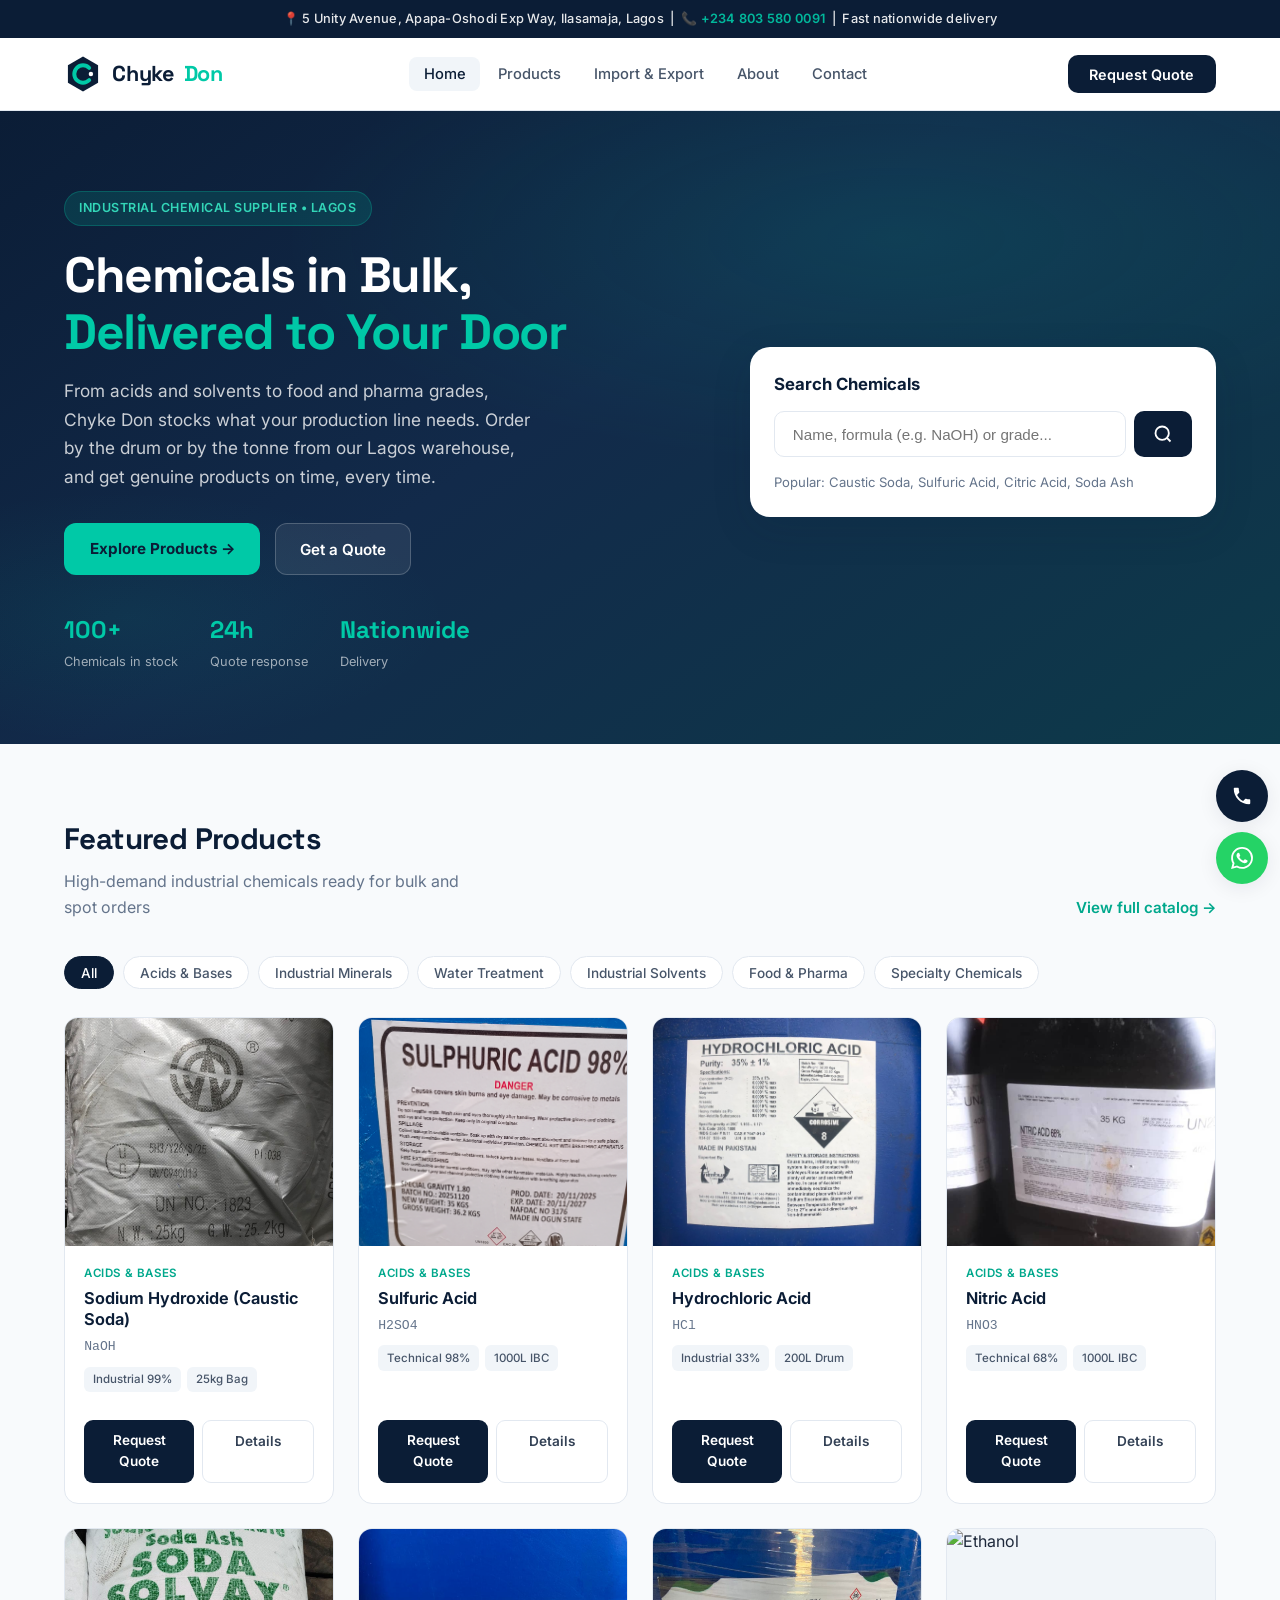
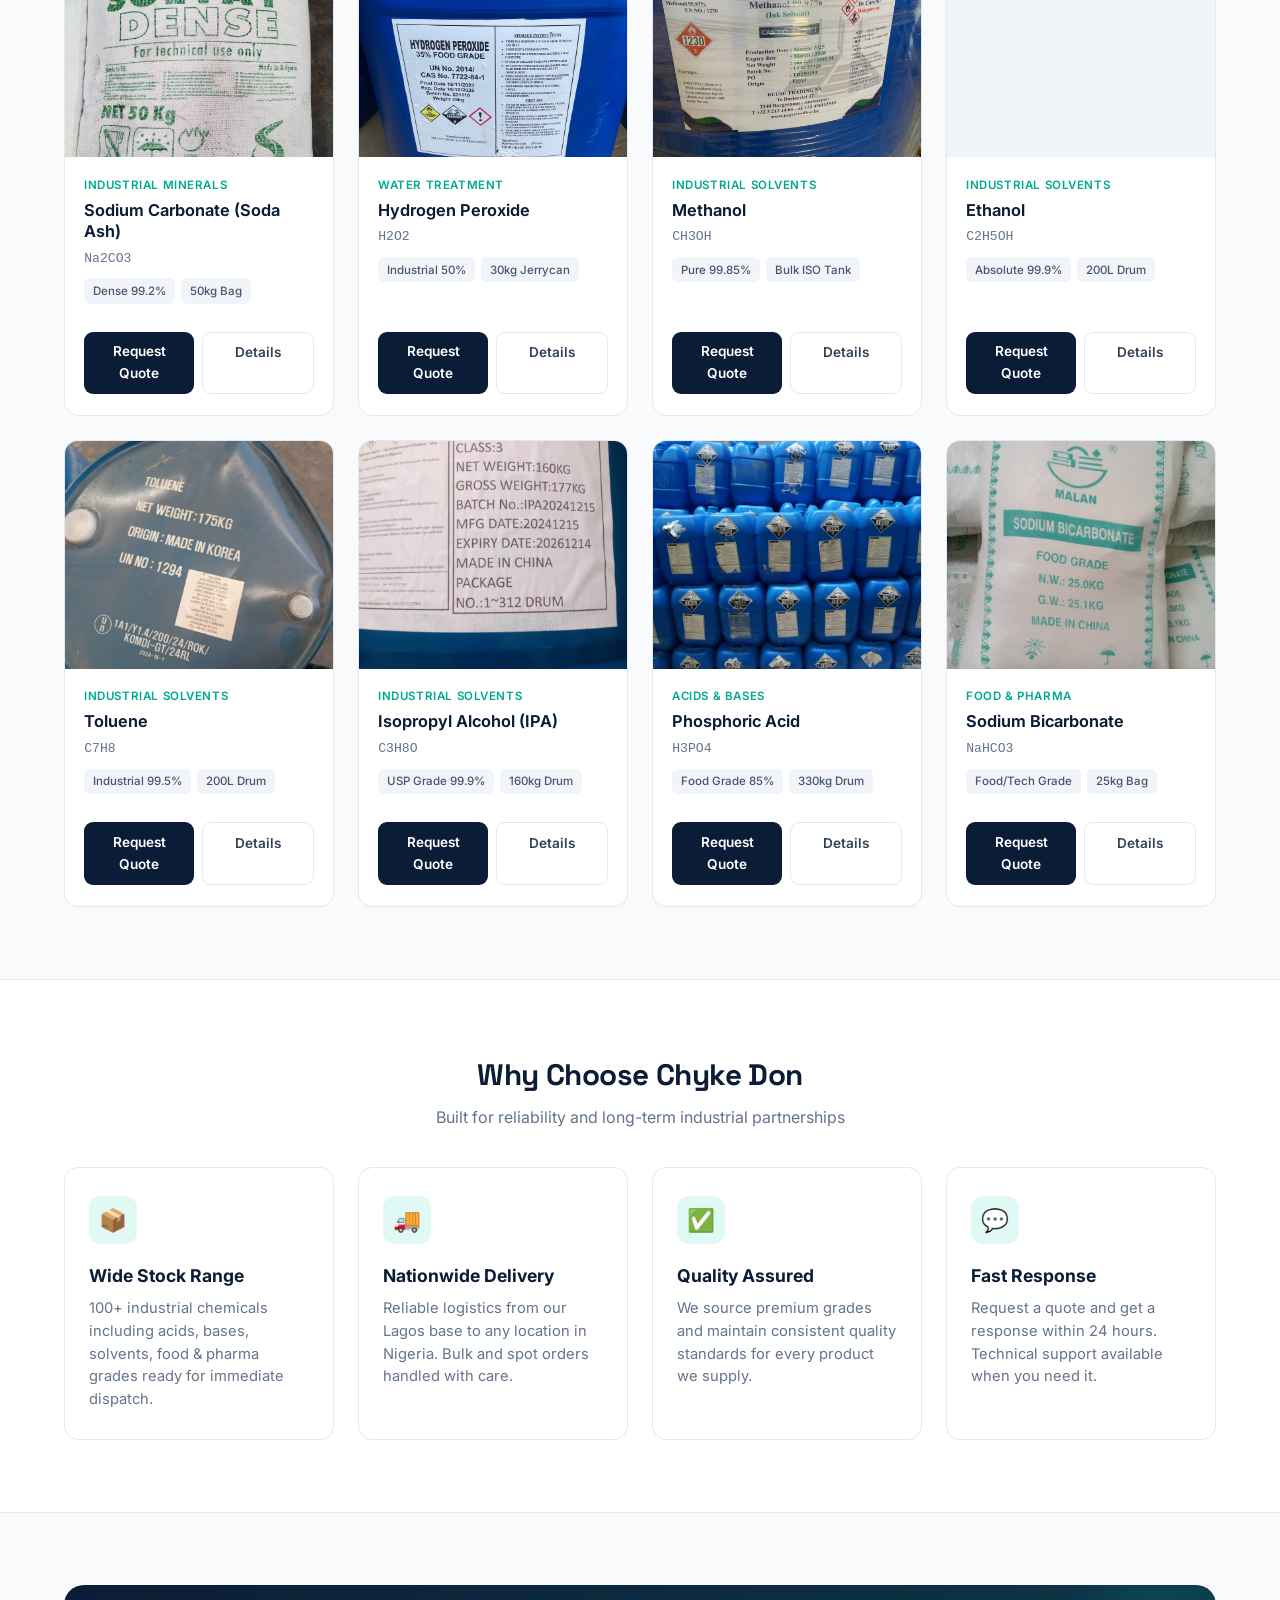
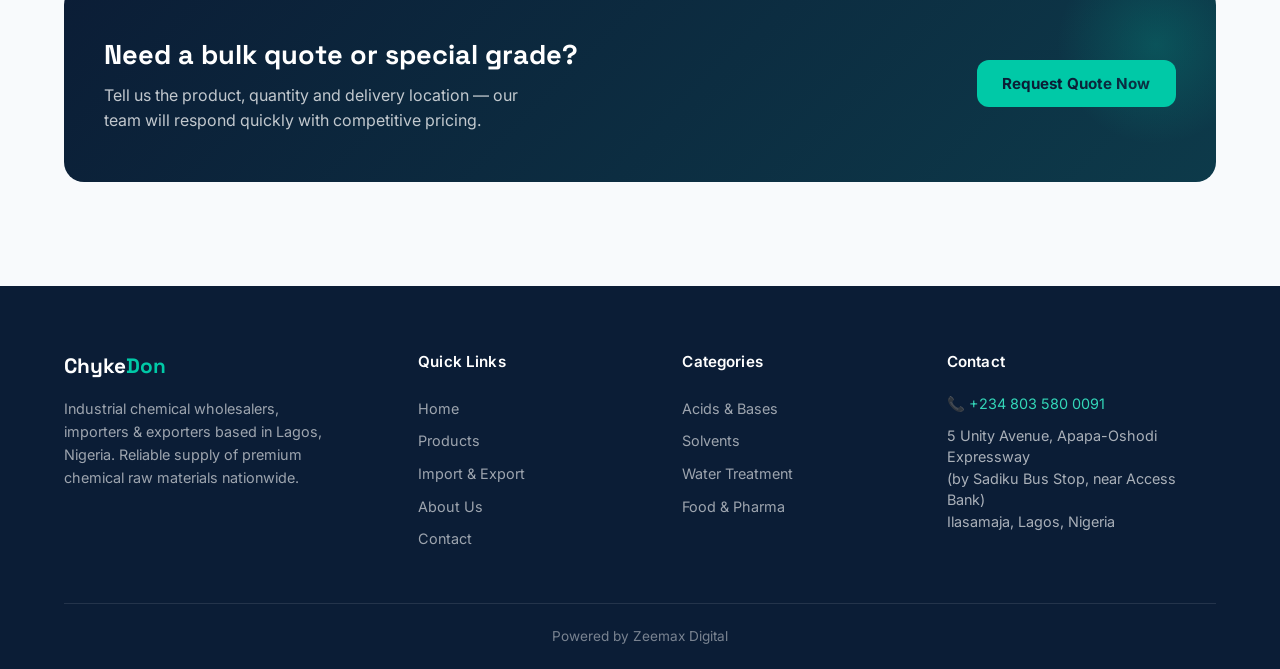
==== index.html @ 3f91f213 "first commit" ====
<!DOCTYPE html>
<html lang="en">
<head>
  <meta charset="UTF-8">
  <meta name="viewport" content="width=device-width, initial-scale=1.0">
  <title>Chyke Don Limited | Industrial Chemical Wholesalers & Suppliers in Lagos</title>
  <meta name="description" content="Bulk industrial chemicals by the drum or tonne – acids, solvents, food and pharma grades. Stocked in Lagos and delivered across Nigeria.">
  <meta name="robots" content="index, follow">
  <meta name="theme-color" content="#0B1D36">
  <link rel="canonical" href="https://www.chykedonlimited.com/">

  <!-- Open Graph -->
  <meta property="og:type" content="website">
  <meta property="og:site_name" content="Chyke Don Limited">
  <meta property="og:locale" content="en_NG">
  <meta property="og:title" content="Chyke Don Limited | Industrial Chemical Wholesalers & Suppliers in Lagos">
  <meta property="og:description" content="Bulk industrial chemicals by the drum or tonne – acids, solvents, food and pharma grades. Stocked in Lagos and delivered across Nigeria.">
  <meta property="og:url" content="https://www.chykedonlimited.com/">
  <meta property="og:image" content="https://www.chykedonlimited.com/assets/og-image.png">
  <meta property="og:image:width" content="1200">
  <meta property="og:image:height" content="630">
  <meta property="og:image:alt" content="Chyke Don Limited – industrial chemicals in bulk">

  <!-- Twitter / X -->
  <meta name="twitter:card" content="summary_large_image">
  <meta name="twitter:title" content="Chyke Don Limited | Industrial Chemical Wholesalers & Suppliers in Lagos">
  <meta name="twitter:description" content="Bulk industrial chemicals by the drum or tonne – acids, solvents, food and pharma grades. Stocked in Lagos and delivered across Nigeria.">
  <meta name="twitter:image" content="https://www.chykedonlimited.com/assets/og-image.png">
  <script type="application/ld+json">
  {"@context":"https://schema.org","@type":"LocalBusiness","name":"Chyke Don Limited","url":"https://www.chykedonlimited.com/","logo":"https://www.chykedonlimited.com/assets/logo-mark.svg","image":"https://www.chykedonlimited.com/assets/og-image.png","telephone":"+2348035800091","description":"Industrial chemical wholesalers, importers and exporters based in Lagos, Nigeria.","address":{"@type":"PostalAddress","streetAddress":"5 Unity Avenue, Apapa-Oshodi Expressway, Ilasamaja","addressLocality":"Lagos","addressCountry":"NG"}}
  </script>
  <link rel="icon" type="image/svg+xml" href="./assets/logo-mark.svg">
  <link rel="stylesheet" href="./src/styles.css">
</head>
<body data-page="home">

  <!-- Top bar -->
  <div class="top-bar">
    <div class="container">
      <span>📍 5 Unity Avenue, Apapa-Oshodi Exp Way, Ilasamaja, Lagos &nbsp;|&nbsp; 📞 <a href="tel:+2348035800091">+234 803 580 0091</a> &nbsp;|&nbsp; Fast nationwide delivery</span>
    </div>
  </div>

  <!-- Navbar -->
  <nav class="navbar" id="navbar">
    <div class="container nav-inner">
      <a href="./index.html" class="nav-brand">
        <img src="./assets/logo-mark.svg" alt="" width="38" height="38">
        Chyke<span>Don</span>
      </a>

      <ul class="nav-links" id="nav-links">
        <li><a href="./index.html" class="active">Home</a></li>
        <li><a href="./products.html">Products</a></li>
        <li><a href="./import-export.html">Import & Export</a></li>
        <li><a href="./about-us.html">About</a></li>
        <li><a href="./contact-us.html">Contact</a></li>
      </ul>

      <button type="button" class="btn-quote" data-rfq-trigger>Request Quote</button>
      <button class="hamburger" id="hamburger" aria-label="Menu">☰</button>
    </div>
  </nav>

  <!-- Hero -->
  <header class="hero">
    <div class="container hero-grid">
      <div>
        <div class="hero-badge">Industrial Chemical Supplier • Lagos</div>
        <h1 class="hero-title">Chemicals in Bulk,<br><span>Delivered to Your Door</span></h1>
        <p class="hero-desc">
          From acids and solvents to food and pharma grades, Chyke Don stocks what your production line needs.
          Order by the drum or by the tonne from our Lagos warehouse, and get genuine products on time, every time.
        </p>
        <div class="hero-actions">
          <a href="./products.html" class="btn-primary">Explore Products →</a>
          <button class="btn-ghost" data-rfq-trigger>Get a Quote</button>
        </div>
        <div class="hero-stats">
          <div class="stat-item">
            <span class="stat-num">100+</span>
            <span class="stat-label">Chemicals in stock</span>
          </div>
          <div class="stat-item">
            <span class="stat-num">24h</span>
            <span class="stat-label">Quote response</span>
          </div>
          <div class="stat-item">
            <span class="stat-num">Nationwide</span>
            <span class="stat-label">Delivery</span>
          </div>
        </div>
      </div>

      <aside class="hero-search">
        <h3>Search Chemicals</h3>
        <form class="search-form" id="product-search-form">
          <input type="text" id="search-input" placeholder="Name, formula (e.g. NaOH) or grade..." autocomplete="off">
          <button type="submit" aria-label="Search">
            <svg width="20" height="20" fill="none" stroke="currentColor" stroke-width="2.2" viewBox="0 0 24 24"><circle cx="11" cy="11" r="8"/><path d="m21 21-4.3-4.3"/></svg>
          </button>
        </form>
        <div id="suggestions-box" class="suggestions-box"></div>
        <p style="margin-top:0.9rem; font-size:0.82rem; color:var(--gray-500);">Popular: Caustic Soda, Sulfuric Acid, Citric Acid, Soda Ash</p>
      </aside>
    </div>
  </header>

  <!-- Featured Products -->
  <section class="section">
    <div class="container">
      <div class="section-header">
        <div>
          <h2 class="section-title">Featured Products</h2>
          <p class="section-subtitle">High-demand industrial chemicals ready for bulk and spot orders</p>
        </div>
        <a href="./products.html" class="section-link">View full catalog →</a>
      </div>

      <div class="category-pills" id="home-category-pills">
        <!-- populated by JS -->
      </div>

      <div class="products-grid" id="home-products-grid">
        <!-- populated by JS -->
      </div>
    </div>
  </section>

  <!-- Why Us -->
  <section class="section" style="background:white; border-top:1px solid var(--border); border-bottom:1px solid var(--border);">
    <div class="container">
      <div class="section-header" style="justify-content:center; text-align:center;">
        <div>
          <h2 class="section-title">Why Choose Chyke Don</h2>
          <p class="section-subtitle" style="margin:0.4rem auto 0;">Built for reliability and long-term industrial partnerships</p>
        </div>
      </div>
      <div class="features-grid">
        <div class="feature-card">
          <div class="feature-icon">📦</div>
          <h3>Wide Stock Range</h3>
          <p>100+ industrial chemicals including acids, bases, solvents, food & pharma grades ready for immediate dispatch.</p>
        </div>
        <div class="feature-card">
          <div class="feature-icon">🚚</div>
          <h3>Nationwide Delivery</h3>
          <p>Reliable logistics from our Lagos base to any location in Nigeria. Bulk and spot orders handled with care.</p>
        </div>
        <div class="feature-card">
          <div class="feature-icon">✅</div>
          <h3>Quality Assured</h3>
          <p>We source premium grades and maintain consistent quality standards for every product we supply.</p>
        </div>
        <div class="feature-card">
          <div class="feature-icon">💬</div>
          <h3>Fast Response</h3>
          <p>Request a quote and get a response within 24 hours. Technical support available when you need it.</p>
        </div>
      </div>
    </div>
  </section>

  <!-- CTA -->
  <section class="section">
    <div class="container">
      <div class="cta-banner">
        <div>
          <h2>Need a bulk quote or special grade?</h2>
          <p>Tell us the product, quantity and delivery location — our team will respond quickly with competitive pricing.</p>
        </div>
        <button class="btn-primary" data-rfq-trigger style="flex-shrink:0;">Request Quote Now</button>
      </div>
    </div>
  </section>

  <!-- Footer -->
  <footer class="footer">
    <div class="container">
      <div class="footer-grid">
        <div>
          <a href="./index.html" class="footer-brand">Chyke<span>Don</span></a>
          <p class="footer-desc">Industrial chemical wholesalers, importers & exporters based in Lagos, Nigeria. Reliable supply of premium chemical raw materials nationwide.</p>
        </div>
        <div>
          <h4>Quick Links</h4>
          <div class="footer-links">
            <a href="./index.html">Home</a>
            <a href="./products.html">Products</a>
            <a href="./import-export.html">Import & Export</a>
            <a href="./about-us.html">About Us</a>
            <a href="./contact-us.html">Contact</a>
          </div>
        </div>
        <div>
          <h4>Categories</h4>
          <div class="footer-links">
            <a href="./products.html">Acids & Bases</a>
            <a href="./products.html">Solvents</a>
            <a href="./products.html">Water Treatment</a>
            <a href="./products.html">Food & Pharma</a>
          </div>
        </div>
        <div class="footer-contact">
          <h4>Contact</h4>
          <p>📞 <a href="tel:+2348035800091">+234 803 580 0091</a></p>
          <p style="margin-top:0.6rem; line-height:1.5;">5 Unity Avenue, Apapa-Oshodi Expressway<br>(by Sadiku Bus Stop, near Access Bank)<br>Ilasamaja, Lagos, Nigeria</p>
        </div>
      </div>
      <div class="footer-bottom">
        Powered by Zeemax Digital
      </div>
    </div>
  </footer>

  <!-- Floating dock -->
  <div class="contact-dock">
    <a href="tel:+2348035800091" class="dock-btn dock-call" title="Call us" aria-label="Call">
      <svg width="22" height="22" fill="currentColor" viewBox="0 0 24 24"><path d="M6.62 10.79c1.44 2.83 3.76 5.14 6.59 6.59l2.2-2.2c.27-.27.67-.36 1.02-.24 1.12.37 2.33.57 3.57.57.55 0 1 .45 1 1V20c0 .55-.45 1-1 1-9.39 0-17-7.61-17-17 0-.55.45-1 1-1h3.5c.55 0 1 .45 1 1 0 1.25.2 2.45.57 3.57.11.35.03.74-.25 1.02l-2.2 2.2z"/></svg>
    </a>
    <a href="https://wa.me/2348035800091" class="dock-btn dock-wa" title="WhatsApp" aria-label="WhatsApp" target="_blank" rel="noopener">
      <svg width="22" height="22" fill="currentColor" viewBox="0 0 24 24"><path d="M17.472 14.382c-.297-.149-1.758-.867-2.03-.967-.273-.099-.471-.148-.67.15-.197.297-.767.966-.94 1.164-.173.199-.347.223-.644.075-.297-.15-1.255-.463-2.39-1.475-.883-.788-1.48-1.761-1.653-2.059-.173-.297-.018-.458.13-.606.134-.133.298-.347.446-.52.149-.174.198-.298.298-.497.099-.198.05-.371-.025-.52-.075-.149-.669-1.612-.916-2.207-.242-.579-.487-.5-.669-.51-.173-.008-.371-.01-.57-.01-.198 0-.52.074-.792.372-.272.297-1.04 1.016-1.04 2.479 0 1.462 1.065 2.875 1.213 3.074.149.198 2.096 3.2 5.077 4.487.709.306 1.262.489 1.694.625.712.227 1.36.195 1.871.118.571-.085 1.758-.719 2.006-1.413.248-.694.248-1.289.173-1.413-.074-.124-.272-.198-.57-.347m-5.421 7.403h-.004a9.87 9.87 0 01-5.031-1.378l-.361-.214-3.741.982.998-3.648-.235-.374a9.86 9.86 0 01-1.51-5.26c.001-5.45 4.436-9.884 9.888-9.884 2.64 0 5.122 1.03 6.988 2.898a9.825 9.825 0 012.893 6.994c-.003 5.45-4.435 9.884-9.885 9.884m8.413-18.297A11.815 11.815 0 0012.05 0C5.495 0 .16 5.335.157 11.892c0 2.096.547 4.142 1.588 5.945L.057 24l6.305-1.654a11.882 11.882 0 005.683 1.448h.005c6.554 0 11.89-5.335 11.893-11.893a11.821 11.821 0 00-3.48-8.413z"/></svg>
    </a>
  </div>

  <!-- RFQ Modal -->
  <div class="rfq-overlay" id="rfq-overlay">
    <div class="rfq-panel">
      <button class="rfq-close" id="rfq-close" aria-label="Close">×</button>
      <h2>Request a Quote</h2>
      <p class="sub">We typically respond within 24 hours</p>
      <form id="rfq-form">
        <div class="form-grid">
          <div class="form-field">
            <label>Product</label>
            <input type="text" name="product" placeholder="e.g. Caustic Soda" required>
          </div>
          <div class="form-field">
            <label>Quantity</label>
            <input type="text" name="quantity" placeholder="e.g. 10 drums / 5 tons" required>
          </div>
          <div class="form-field">
            <label>Your Name</label>
            <input type="text" name="name" placeholder="Full name" required>
          </div>
          <div class="form-field">
            <label>Company</label>
            <input type="text" name="company" placeholder="Company name">
          </div>
          <div class="form-field">
            <label>Phone</label>
            <input type="tel" name="phone" placeholder="+234 803 580 0091" required>
          </div>
          <div class="form-field">
            <label>Email</label>
            <input type="email" name="email" placeholder="you@company.com">
          </div>
          <div class="form-field full">
            <label>Details (grade, packaging, delivery location…)</label>
            <textarea name="message" rows="3" placeholder="Any special requirements"></textarea>
          </div>
        </div>
        <button type="submit" class="rfq-submit">Send Quote Request</button>
      </form>
    </div>
  </div>

  <script type="module" src="./src/script.js"></script>
</body>
</html>
---- src/styles.css ----
/* ============================================================
   CHYKE DON LIMITED – Completely New UI/UX Design System
   Modern • Clean • Industrial • Trustworthy
   ============================================================ */

@import url('https://fonts.googleapis.com/css2?family=Inter:wght@400;500;600;700;800&family=Space+Grotesk:wght@500;600;700&display=swap');

:root {
  /* Brand */
  --navy: #0B1D36;
  --navy-800: #122a4a;
  --navy-700: #1a3a5c;
  --teal: #00C9A7;
  --teal-light: #33d6b8;
  --teal-dark: #00a88c;
  --amber: #F5A623;
  
  /* Neutrals */
  --white: #ffffff;
  --gray-50: #f8fafc;
  --gray-100: #f1f5f9;
  --gray-200: #e2e8f0;
  --gray-300: #cbd5e1;
  --gray-400: #94a3b8;
  --gray-500: #64748b;
  --gray-600: #475569;
  --gray-700: #334155;
  --gray-800: #1e293b;
  --gray-900: #0f172a;

  /* Semantic */
  --primary: var(--navy);
  --accent: var(--teal);
  --text-main: var(--gray-800);
  --text-muted: var(--gray-500);
  --bg: var(--gray-50);
  --card: var(--white);
  --border: var(--gray-200);
  --radius: 14px;
  --radius-sm: 10px;
  --radius-lg: 20px;
  --shadow-sm: 0 1px 3px rgba(11, 29, 54, 0.06);
  --shadow: 0 4px 20px rgba(11, 29, 54, 0.08);
  --shadow-lg: 0 12px 40px rgba(11, 29, 54, 0.12);
  --transition: 0.22s cubic-bezier(0.4, 0, 0.2, 1);
}

*, *::before, *::after {
  margin: 0;
  padding: 0;
  box-sizing: border-box;
}

html {
  scroll-behavior: smooth;
  font-size: 16px;
}

body {
  font-family: 'Inter', system-ui, -apple-system, sans-serif;
  background: var(--bg);
  color: var(--text-main);
  line-height: 1.6;
  -webkit-font-smoothing: antialiased;
  overflow-x: hidden;
  padding-top: 0;
}

img { max-width: 100%; display: block; }
a { color: inherit; text-decoration: none; }
ul { list-style: none; }
button { font-family: inherit; cursor: pointer; border: none; background: none; }

.container {
  width: 100%;
  max-width: 1200px;
  margin: 0 auto;
  padding: 0 1.5rem;
}

/* ========== TOP BAR ========== */
.top-bar {
  background: var(--navy);
  color: var(--white);
  font-size: 0.8rem;
  font-weight: 500;
  letter-spacing: 0.02em;
  padding: 0.55rem 0;
  text-align: center;
}
.top-bar span { opacity: 0.9; }
.top-bar a { color: var(--teal); font-weight: 600; }

/* ========== NAVBAR ========== */
.navbar {
  position: sticky;
  top: 0;
  z-index: 1000;
  background: rgba(255, 255, 255, 0.92);
  backdrop-filter: blur(16px);
  -webkit-backdrop-filter: blur(16px);
  border-bottom: 1px solid var(--border);
  transition: var(--transition);
}
.navbar.scrolled {
  box-shadow: var(--shadow-sm);
}

.nav-inner {
  display: flex;
  align-items: center;
  justify-content: space-between;
  height: 72px;
  gap: 1.5rem;
}

.nav-brand {
  display: flex;
  align-items: center;
  gap: 0.65rem;
  font-family: 'Space Grotesk', sans-serif;
  font-weight: 700;
  font-size: 1.35rem;
  color: var(--navy);
  letter-spacing: -0.02em;
}
.nav-brand span {
  color: var(--teal);
}
.nav-brand img {
  height: 38px;
  width: auto;
}

.nav-links {
  display: flex;
  align-items: center;
  gap: 0.25rem;
}
.nav-links a {
  padding: 0.5rem 0.9rem;
  font-size: 0.92rem;
  font-weight: 500;
  color: var(--gray-600);
  border-radius: 8px;
  transition: var(--transition);
}
.nav-links a:hover,
.nav-links a.active {
  color: var(--navy);
  background: var(--gray-100);
}

.btn-quote {
  background: var(--navy);
  color: white;
  font-weight: 600;
  font-size: 0.9rem;
  padding: 0.65rem 1.35rem;
  border-radius: 10px;
  transition: var(--transition);
  display: inline-flex;
  align-items: center;
  gap: 0.4rem;
}
.btn-quote:hover {
  background: var(--navy-800);
  transform: translateY(-1px);
  box-shadow: 0 6px 16px rgba(11, 29, 54, 0.25);
}

.hamburger {
  display: none;
  font-size: 1.6rem;
  color: var(--navy);
  padding: 0.4rem;
}

/* ========== HERO ========== */
.hero {
  background: linear-gradient(145deg, #0B1D36 0%, #122a4a 45%, #0d3a4a 100%);
  color: white;
  padding: 5rem 0 4.5rem;
  position: relative;
  overflow: hidden;
}
.hero::before {
  content: '';
  position: absolute;
  inset: 0;
  background: 
    radial-gradient(ellipse 80% 60% at 70% 20%, rgba(0, 201, 167, 0.12) 0%, transparent 60%),
    radial-gradient(ellipse 50% 40% at 10% 80%, rgba(0, 201, 167, 0.08) 0%, transparent 50%);
  pointer-events: none;
}

.hero-grid {
  display: grid;
  grid-template-columns: 1.15fr 0.85fr;
  gap: 3.5rem;
  align-items: center;
  position: relative;
  z-index: 1;
}

.hero-badge {
  display: inline-flex;
  align-items: center;
  gap: 0.45rem;
  background: rgba(0, 201, 167, 0.15);
  color: var(--teal-light);
  font-size: 0.78rem;
  font-weight: 600;
  letter-spacing: 0.04em;
  text-transform: uppercase;
  padding: 0.4rem 0.9rem;
  border-radius: 100px;
  margin-bottom: 1.25rem;
  border: 1px solid rgba(0, 201, 167, 0.25);
}

.hero-title {
  font-family: 'Space Grotesk', sans-serif;
  font-size: clamp(2.1rem, 4.5vw, 3.1rem);
  font-weight: 700;
  line-height: 1.15;
  letter-spacing: -0.03em;
  margin-bottom: 1.1rem;
}
.hero-title span {
  color: var(--teal);
}

.hero-desc {
  font-size: 1.08rem;
  color: rgba(255,255,255,0.78);
  max-width: 480px;
  margin-bottom: 2rem;
  line-height: 1.65;
}

.hero-actions {
  display: flex;
  flex-wrap: wrap;
  gap: 0.9rem;
  margin-bottom: 2.25rem;
}

.btn-primary {
  background: var(--teal);
  color: var(--navy);
  font-weight: 700;
  font-size: 0.95rem;
  padding: 0.85rem 1.6rem;
  border-radius: 12px;
  display: inline-flex;
  align-items: center;
  gap: 0.5rem;
  transition: var(--transition);
}
.btn-primary:hover {
  background: var(--teal-light);
  transform: translateY(-2px);
  box-shadow: 0 8px 24px rgba(0, 201, 167, 0.35);
}

.btn-ghost {
  background: rgba(255,255,255,0.08);
  color: white;
  font-weight: 600;
  font-size: 0.95rem;
  padding: 0.85rem 1.5rem;
  border-radius: 12px;
  border: 1px solid rgba(255,255,255,0.2);
  transition: var(--transition);
}
.btn-ghost:hover {
  background: rgba(255,255,255,0.14);
  border-color: rgba(255,255,255,0.35);
}

.hero-stats {
  display: flex;
  gap: 2rem;
  flex-wrap: wrap;
}
.stat-item {
  display: flex;
  flex-direction: column;
}
.stat-num {
  font-family: 'Space Grotesk', sans-serif;
  font-size: 1.5rem;
  font-weight: 700;
  color: var(--teal);
}
.stat-label {
  font-size: 0.8rem;
  color: rgba(255,255,255,0.6);
  margin-top: 0.15rem;
}

/* Search box in hero */
.hero-search {
  background: white;
  border-radius: var(--radius-lg);
  padding: 1.5rem;
  box-shadow: var(--shadow-lg);
}
.hero-search h3 {
  font-size: 1.05rem;
  font-weight: 700;
  color: var(--navy);
  margin-bottom: 0.85rem;
}
.search-form {
  display: flex;
  gap: 0.5rem;
}
.search-form input {
  flex: 1;
  padding: 0.85rem 1.1rem;
  border: 1.5px solid var(--gray-200);
  border-radius: 10px;
  font-size: 0.95rem;
  outline: none;
  transition: var(--transition);
}
.search-form input:focus {
  border-color: var(--teal);
  box-shadow: 0 0 0 3px rgba(0, 201, 167, 0.15);
}
.search-form button {
  background: var(--navy);
  color: white;
  padding: 0 1.2rem;
  border-radius: 10px;
  display: flex;
  align-items: center;
  justify-content: center;
  transition: var(--transition);
}
.search-form button:hover {
  background: var(--navy-800);
}
.suggestions-box {
  margin-top: 0.5rem;
  background: white;
  border-radius: 10px;
  box-shadow: var(--shadow);
  max-height: 220px;
  overflow-y: auto;
  display: none;
}
.suggestions-box.show { display: block; }

/* ========== SECTION COMMON ========== */
.section {
  padding: 4.5rem 0;
}
.section-header {
  display: flex;
  justify-content: space-between;
  align-items: flex-end;
  margin-bottom: 2.25rem;
  gap: 1rem;
  flex-wrap: wrap;
}
.section-title {
  font-family: 'Space Grotesk', sans-serif;
  font-size: 1.85rem;
  font-weight: 700;
  color: var(--navy);
  letter-spacing: -0.02em;
}
.section-subtitle {
  color: var(--text-muted);
  font-size: 1rem;
  margin-top: 0.35rem;
  max-width: 420px;
}
.section-link {
  font-weight: 600;
  color: var(--teal-dark);
  font-size: 0.95rem;
  display: inline-flex;
  align-items: center;
  gap: 0.35rem;
  transition: var(--transition);
}
.section-link:hover { color: var(--navy); gap: 0.55rem; }

/* ========== PRODUCT CARDS ========== */
.products-grid {
  display: grid;
  grid-template-columns: repeat(auto-fill, minmax(260px, 1fr));
  gap: 1.5rem;
}

.product-card {
  background: var(--card);
  border-radius: var(--radius);
  border: 1px solid var(--border);
  overflow: hidden;
  transition: var(--transition);
  display: flex;
  flex-direction: column;
}
.product-card:hover {
  transform: translateY(-4px);
  box-shadow: var(--shadow-lg);
  border-color: transparent;
}

.product-img-wrap {
  aspect-ratio: 1 / 0.85;
  background: var(--gray-100);
  display: flex;
  align-items: center;
  justify-content: center;
  overflow: hidden;
  position: relative;
}
.product-img-wrap img {
  width: 100%;
  height: 100%;
  object-fit: cover;
  transition: transform 0.4s ease;
}
.product-card:hover .product-img-wrap img {
  transform: scale(1.05);
}

.product-body {
  padding: 1.15rem 1.2rem 1.3rem;
  flex: 1;
  display: flex;
  flex-direction: column;
}
.product-category {
  font-size: 0.72rem;
  font-weight: 600;
  text-transform: uppercase;
  letter-spacing: 0.05em;
  color: var(--teal-dark);
  margin-bottom: 0.35rem;
}
.product-name {
  font-size: 1.02rem;
  font-weight: 650;
  color: var(--navy);
  margin-bottom: 0.35rem;
  line-height: 1.3;
}
.product-formula {
  font-size: 0.82rem;
  color: var(--gray-500);
  font-family: 'SF Mono', Consolas, monospace;
  margin-bottom: 0.6rem;
}
.product-meta {
  display: flex;
  flex-wrap: wrap;
  gap: 0.4rem;
  margin-bottom: 0.85rem;
}
.meta-tag {
  font-size: 0.72rem;
  background: var(--gray-100);
  color: var(--gray-600);
  padding: 0.22rem 0.55rem;
  border-radius: 6px;
  font-weight: 500;
}
.product-price {
  font-weight: 700;
  color: var(--navy);
  font-size: 1.05rem;
  margin-top: auto;
}
.product-actions {
  display: flex;
  gap: 0.5rem;
  margin-top: auto;
  padding-top: 0.9rem;
}
.btn-card {
  flex: 1;
  text-align: center;
  padding: 0.6rem;
  border-radius: 9px;
  font-size: 0.85rem;
  font-weight: 600;
  transition: var(--transition);
}
.btn-card-primary {
  background: var(--navy);
  color: white;
}
.btn-card-primary:hover { background: var(--navy-800); }
.btn-card-outline {
  border: 1.5px solid var(--gray-200);
  color: var(--gray-700);
}
.btn-card-outline:hover {
  border-color: var(--teal);
  color: var(--teal-dark);
}

/* ========== CATEGORY PILLS ========== */
.category-pills {
  display: flex;
  flex-wrap: wrap;
  gap: 0.55rem;
  margin-bottom: 1.75rem;
}
.pill {
  padding: 0.45rem 1rem;
  border-radius: 100px;
  font-size: 0.85rem;
  font-weight: 500;
  background: white;
  border: 1.5px solid var(--border);
  color: var(--gray-600);
  transition: var(--transition);
  cursor: pointer;
}
.pill:hover, .pill.active {
  background: var(--navy);
  color: white;
  border-color: var(--navy);
}

/* ========== FEATURES / WHY US ========== */
.features-grid {
  display: grid;
  grid-template-columns: repeat(auto-fit, minmax(240px, 1fr));
  gap: 1.5rem;
}
.feature-card {
  background: white;
  border-radius: var(--radius);
  padding: 1.75rem 1.5rem;
  border: 1px solid var(--border);
  transition: var(--transition);
}
.feature-card:hover {
  border-color: var(--teal);
  box-shadow: var(--shadow);
}
.feature-icon {
  width: 48px;
  height: 48px;
  background: rgba(0, 201, 167, 0.12);
  color: var(--teal-dark);
  border-radius: 12px;
  display: flex;
  align-items: center;
  justify-content: center;
  font-size: 1.4rem;
  margin-bottom: 1.1rem;
}
.feature-card h3 {
  font-size: 1.1rem;
  font-weight: 700;
  color: var(--navy);
  margin-bottom: 0.45rem;
}
.feature-card p {
  font-size: 0.92rem;
  color: var(--text-muted);
  line-height: 1.55;
}

/* ========== CTA BANNER ========== */
.cta-banner {
  background: linear-gradient(135deg, var(--navy) 0%, #0d3a4a 100%);
  border-radius: var(--radius-lg);
  padding: 3rem 2.5rem;
  color: white;
  display: flex;
  justify-content: space-between;
  align-items: center;
  gap: 2rem;
  flex-wrap: wrap;
  position: relative;
  overflow: hidden;
}
.cta-banner::after {
  content: '';
  position: absolute;
  right: -40px;
  top: -40px;
  width: 200px;
  height: 200px;
  background: radial-gradient(circle, rgba(0,201,167,0.2) 0%, transparent 70%);
  border-radius: 50%;
}
.cta-banner h2 {
  font-family: 'Space Grotesk', sans-serif;
  font-size: 1.7rem;
  font-weight: 700;
  margin-bottom: 0.4rem;
}
.cta-banner p {
  color: rgba(255,255,255,0.75);
  max-width: 420px;
}

/* ========== FOOTER ========== */
.footer {
  background: var(--navy);
  color: rgba(255,255,255,0.8);
  padding: 4rem 0 0;
  margin-top: 2rem;
}
.footer-grid {
  display: grid;
  grid-template-columns: 1.4fr 1fr 1fr 1.2fr;
  gap: 2.5rem;
  padding-bottom: 3rem;
}
.footer-brand {
  font-family: 'Space Grotesk', sans-serif;
  font-size: 1.3rem;
  font-weight: 700;
  color: white;
  display: inline-block;
  margin-bottom: 0.85rem;
}
.footer-brand span { color: var(--teal); }
.footer-desc {
  font-size: 0.9rem;
  line-height: 1.6;
  color: rgba(255,255,255,0.6);
  max-width: 280px;
}
.footer h4 {
  color: white;
  font-size: 0.95rem;
  font-weight: 600;
  margin-bottom: 1.1rem;
  letter-spacing: 0.01em;
}
.footer-links a {
  display: block;
  font-size: 0.9rem;
  color: rgba(255,255,255,0.6);
  padding: 0.3rem 0;
  transition: var(--transition);
}
.footer-links a:hover { color: var(--teal); }
.footer-contact p {
  font-size: 0.9rem;
  margin-bottom: 0.5rem;
  color: rgba(255,255,255,0.65);
}
.footer-contact a { color: var(--teal-light); }
.footer-bottom {
  border-top: 1px solid rgba(255,255,255,0.1);
  padding: 1.35rem 0;
  text-align: center;
  font-size: 0.85rem;
  color: rgba(255,255,255,0.45);
}

/* ========== FLOATING DOCK ========== */
.contact-dock {
  position: fixed;
  bottom: 1.5rem;
  right: 1.5rem;
  z-index: 900;
  display: flex;
  flex-direction: column;
  gap: 0.65rem;
}
.dock-btn {
  width: 52px;
  height: 52px;
  border-radius: 50%;
  display: flex;
  align-items: center;
  justify-content: center;
  box-shadow: var(--shadow);
  transition: var(--transition);
  color: white;
}
.dock-btn:hover { transform: scale(1.08); }
.dock-call { background: var(--navy); }
.dock-wa { background: #25D366; }
.dock-mail { background: var(--teal-dark); }

/* ========== RFQ MODAL / PANEL ========== */
.rfq-overlay {
  position: fixed;
  inset: 0;
  background: rgba(11, 29, 54, 0.55);
  backdrop-filter: blur(4px);
  z-index: 2000;
  display: none;
  align-items: center;
  justify-content: center;
  padding: 1.5rem;
}
.rfq-overlay.open { display: flex; }
.rfq-panel {
  background: white;
  border-radius: var(--radius-lg);
  width: 100%;
  max-width: 520px;
  max-height: 90vh;
  overflow-y: auto;
  padding: 2rem;
  box-shadow: var(--shadow-lg);
  position: relative;
}
.rfq-close {
  position: absolute;
  top: 1.1rem;
  right: 1.1rem;
  width: 36px;
  height: 36px;
  border-radius: 50%;
  background: var(--gray-100);
  display: flex;
  align-items: center;
  justify-content: center;
  font-size: 1.2rem;
  color: var(--gray-600);
  transition: var(--transition);
}
.rfq-close:hover { background: var(--gray-200); }
.rfq-panel h2 {
  font-family: 'Space Grotesk', sans-serif;
  font-size: 1.4rem;
  color: var(--navy);
  margin-bottom: 0.35rem;
}
.rfq-panel .sub {
  font-size: 0.9rem;
  color: var(--text-muted);
  margin-bottom: 1.5rem;
}
.form-grid {
  display: grid;
  grid-template-columns: 1fr 1fr;
  gap: 1rem;
}
.form-field {
  display: flex;
  flex-direction: column;
  gap: 0.35rem;
}
.form-field.full { grid-column: 1 / -1; }
.form-field label {
  font-size: 0.82rem;
  font-weight: 600;
  color: var(--gray-700);
}
.form-field input,
.form-field textarea,
.form-field select {
  padding: 0.75rem 0.95rem;
  border: 1.5px solid var(--gray-200);
  border-radius: 10px;
  font-size: 0.92rem;
  outline: none;
  transition: var(--transition);
  font-family: inherit;
}
.form-field input:focus,
.form-field textarea:focus {
  border-color: var(--teal);
  box-shadow: 0 0 0 3px rgba(0, 201, 167, 0.12);
}
.rfq-submit {
  width: 100%;
  margin-top: 1.25rem;
  background: var(--navy);
  color: white;
  font-weight: 700;
  padding: 0.95rem;
  border-radius: 12px;
  font-size: 1rem;
  transition: var(--transition);
}
.rfq-submit:hover {
  background: var(--navy-800);
}

/* ========== PAGE HERO (inner pages) ========== */
.page-hero {
  background: linear-gradient(145deg, #0B1D36 0%, #122a4a 100%);
  color: white;
  padding: 3.5rem 0 3rem;
  text-align: center;
}
.page-hero h1 {
  font-family: 'Space Grotesk', sans-serif;
  font-size: clamp(1.8rem, 4vw, 2.5rem);
  font-weight: 700;
  letter-spacing: -0.02em;
  margin-bottom: 0.6rem;
}
.page-hero p {
  color: rgba(255,255,255,0.7);
  max-width: 520px;
  margin: 0 auto;
  font-size: 1.05rem;
}

/* ========== CONTENT SECTION ========== */
.content-section {
  padding: 3.5rem 0;
}
.content-card {
  background: white;
  border-radius: var(--radius);
  border: 1px solid var(--border);
  padding: 2rem;
  box-shadow: var(--shadow-sm);
}

/* ========== RESPONSIVE ========== */
@media (max-width: 900px) {
  .hero-grid { grid-template-columns: 1fr; gap: 2.5rem; }
  .footer-grid { grid-template-columns: 1fr 1fr; }
  .nav-links { display: none; }
  .hamburger { display: block; }
  .nav-links.open {
    display: flex;
    flex-direction: column;
    position: absolute;
    top: 72px;
    left: 0;
    right: 0;
    background: white;
    padding: 1rem;
    border-bottom: 1px solid var(--border);
    box-shadow: var(--shadow);
  }
  .nav-links.open a { width: 100%; padding: 0.75rem 1rem; }
}

@media (max-width: 600px) {
  .container { padding: 0 1rem; }
  .footer-grid { grid-template-columns: 1fr; gap: 2rem; }
  .form-grid { grid-template-columns: 1fr; }
  .hero { padding: 3.5rem 0 3rem; }
  .hero-desc { font-size: 1rem; }
  .hero-actions .btn-primary, .hero-actions .btn-ghost { flex: 1 1 100%; justify-content: center; text-align: center; }
  .hero-stats { gap: 1.25rem; }
  .hero-search { padding: 1.1rem; }
  .section { padding: 3rem 0; }
  .section-title { font-size: 1.5rem; }
  .cta-banner { padding: 2rem 1.5rem; text-align: center; justify-content: center; }
  .cta-banner h2 { font-size: 1.4rem; }
  .contact-dock { bottom: 1rem; right: 0.75rem; }
  .dock-btn { width: 46px; height: 46px; }
  .rfq-overlay { padding: 0.75rem; }
  .rfq-panel { padding: 1.5rem 1.15rem; max-height: 94vh; }
  .content-card { padding: 1.25rem; }
  .top-bar { font-size: 0.72rem; padding: 0.5rem 0; }
  /* keep nav tidy: hide the quote button text overflow */
  .nav-inner { gap: 0.6rem; height: 64px; }
  .nav-links.open { top: 64px; }
  .btn-quote { padding: 0.55rem 0.85rem; font-size: 0.8rem; }
  .nav-brand { font-size: 1.15rem; }
  /* two product cards per row on phones */
  .products-grid { grid-template-columns: repeat(2, 1fr); gap: 0.75rem; }
  .product-body { padding: 0.85rem 0.8rem 1rem; }
  .product-name { font-size: 0.92rem; }
  .product-category { font-size: 0.64rem; }
  .meta-tag { font-size: 0.66rem; padding: 0.18rem 0.45rem; }
  .btn-card { padding: 0.55rem 0.4rem; font-size: 0.8rem; }
  .product-actions { flex-wrap: wrap; }
  .search-inline { max-width: 100%; flex-basis: 100%; }
}

@media (max-width: 360px) {
  .products-grid { grid-template-columns: 1fr; }
  .btn-quote { display: none; }
}

@media (max-width: 420px) {
  .top-bar .container { padding: 0 0.5rem; }
}

@media (min-width: 901px) and (max-width: 1100px) {
  .hero-grid { gap: 2rem; }
  .footer-grid { gap: 1.75rem; }
}

/* Touch devices: no hover lift, larger tap targets */
@media (hover: none) {
  .product-card:hover { transform: none; }
  .product-card:hover .product-img-wrap img { transform: none; }
}

/* Respect notches / safe areas */
@supports (padding: max(0px)) {
  .contact-dock { right: max(0.75rem, env(safe-area-inset-right)); bottom: max(1rem, env(safe-area-inset-bottom)); }
}

/* Long words / content never force horizontal scroll */
h1, h2, h3, p, a { overflow-wrap: anywhere; }
.pagination { gap: 0.3rem; }

/* Utility */
.hidden { display: none !important; }
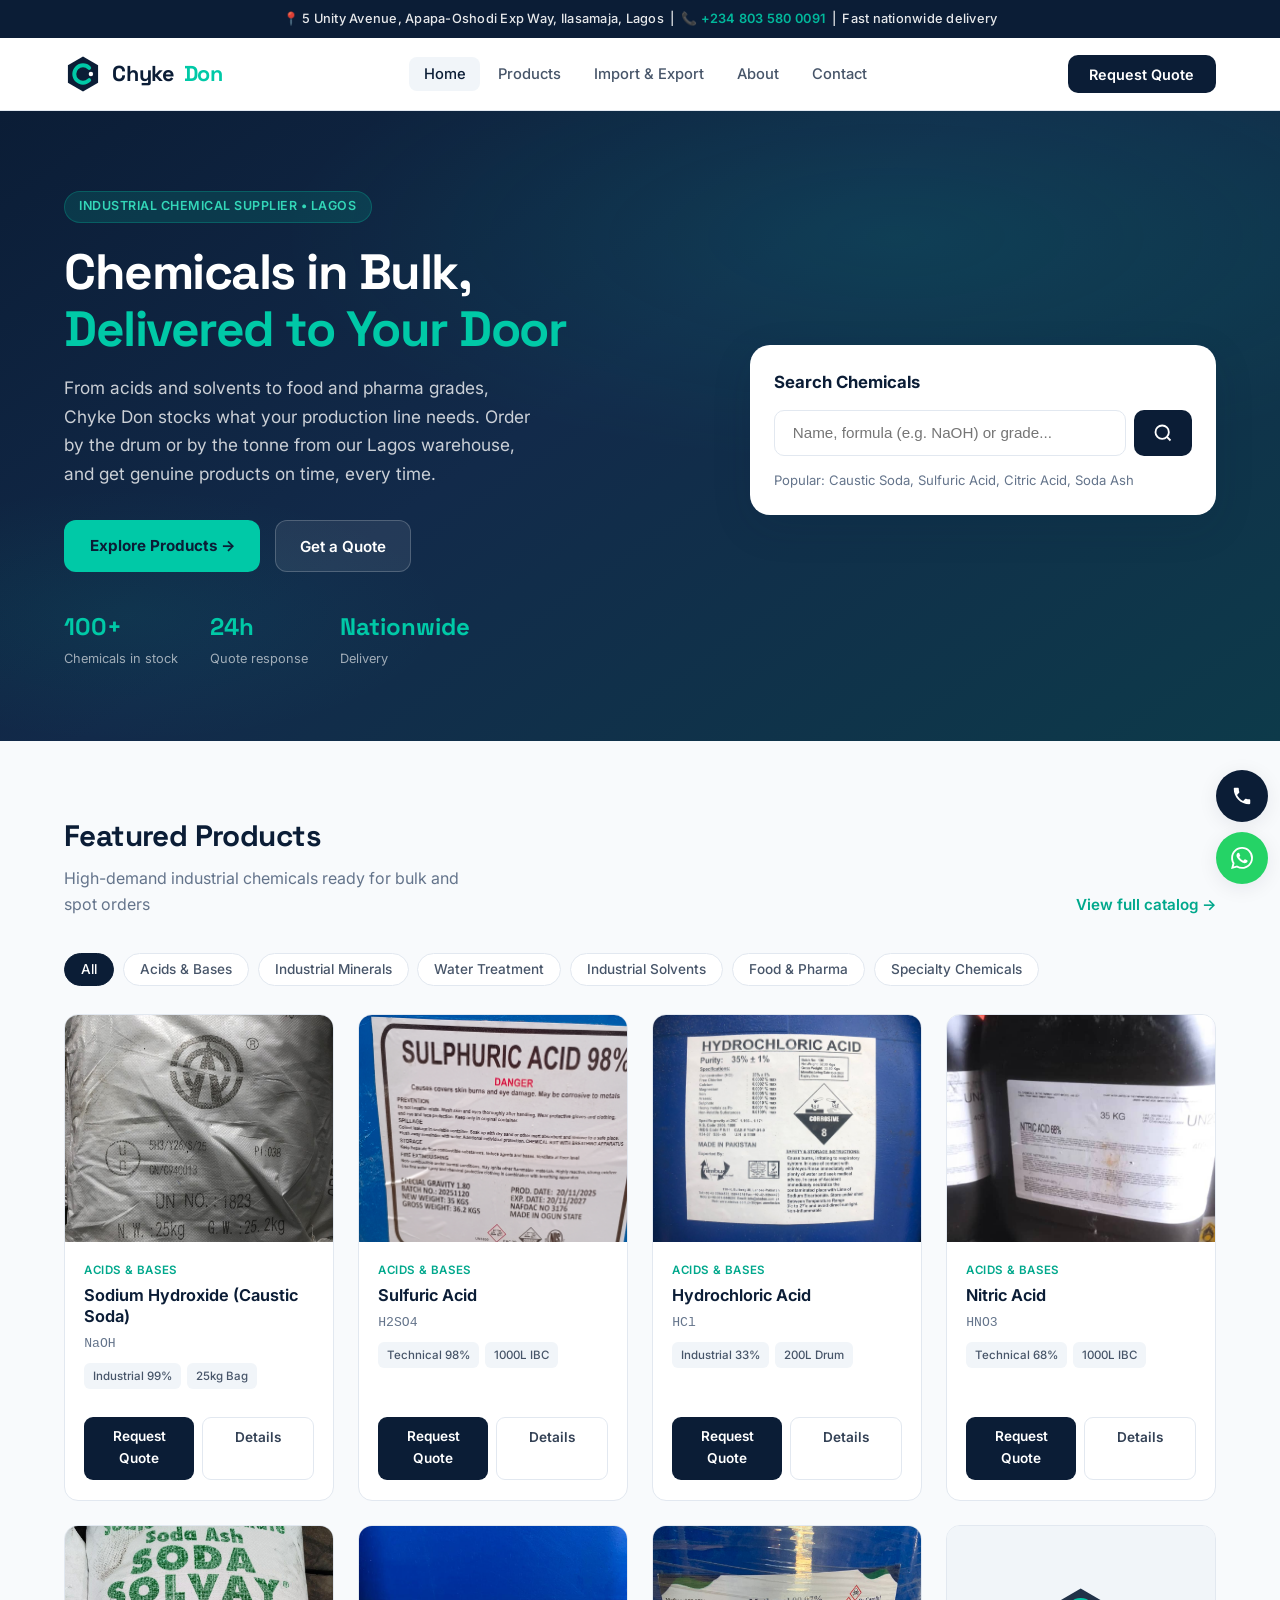
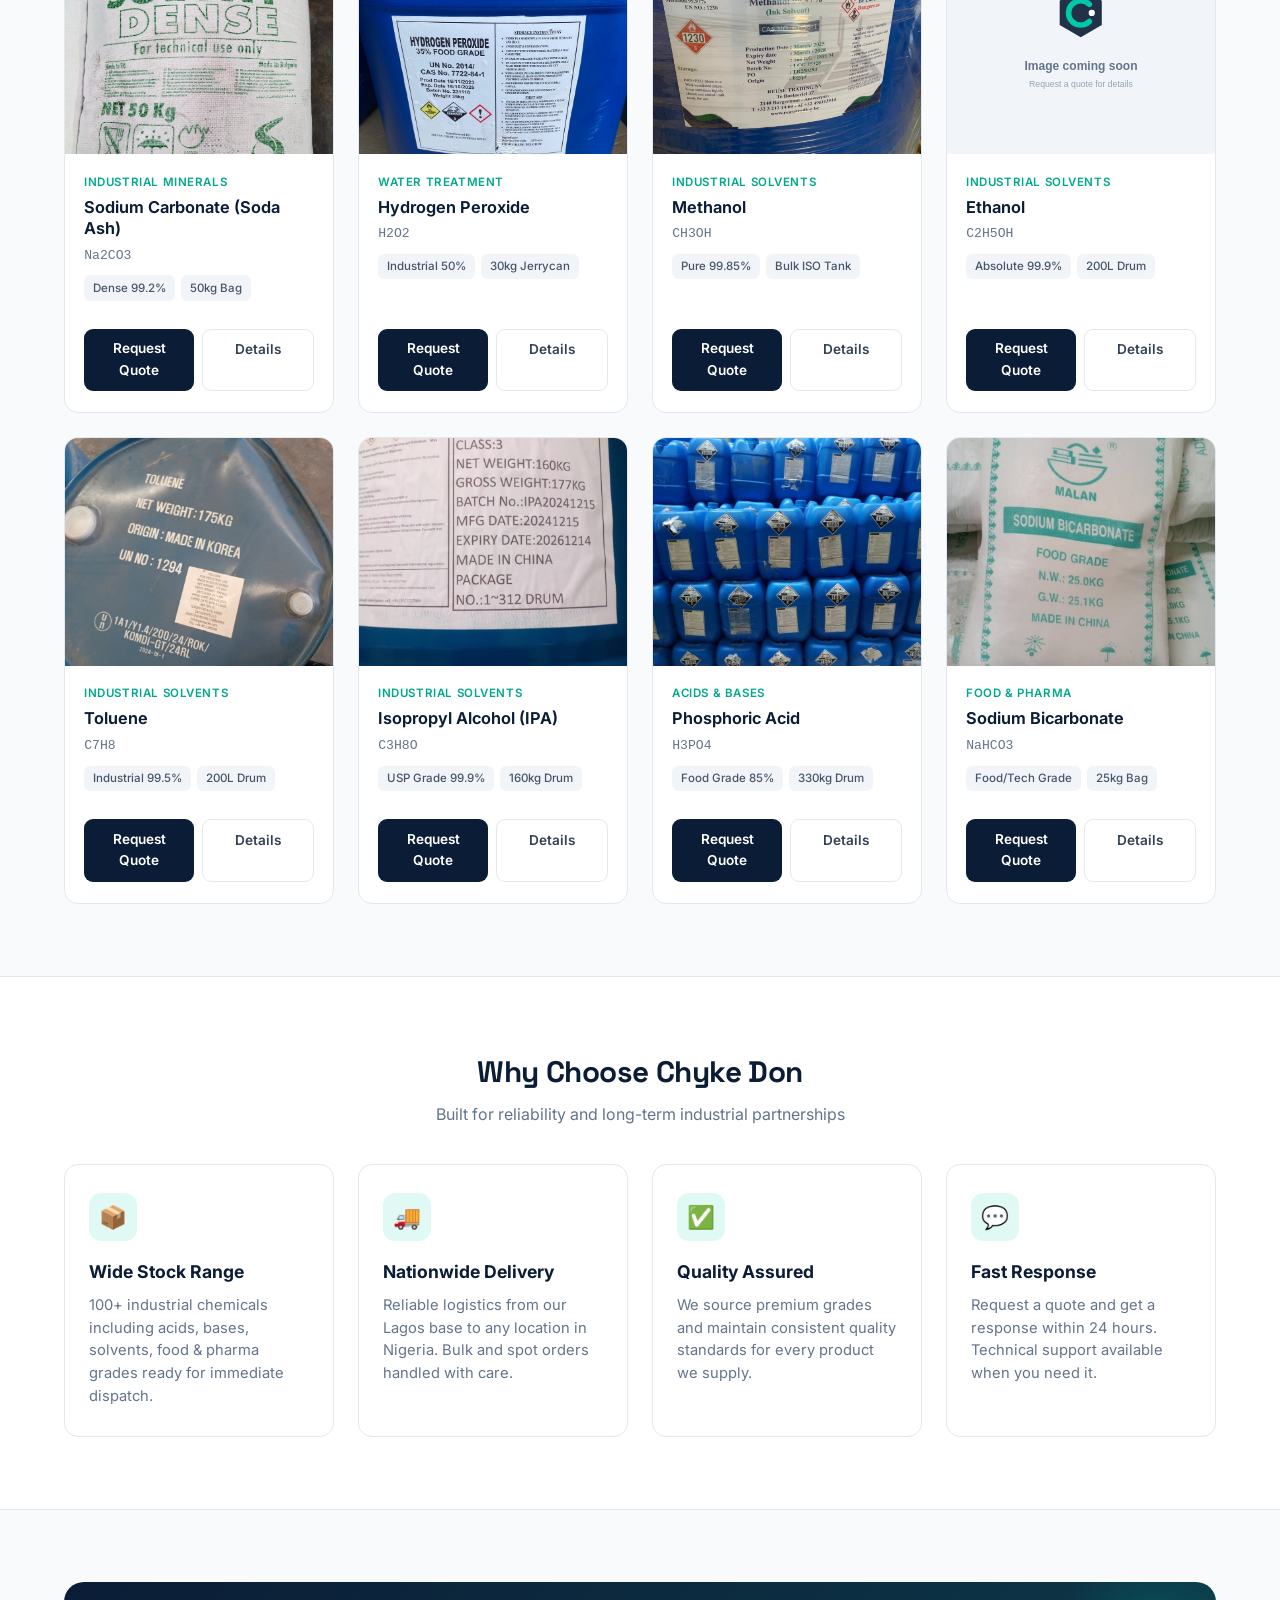
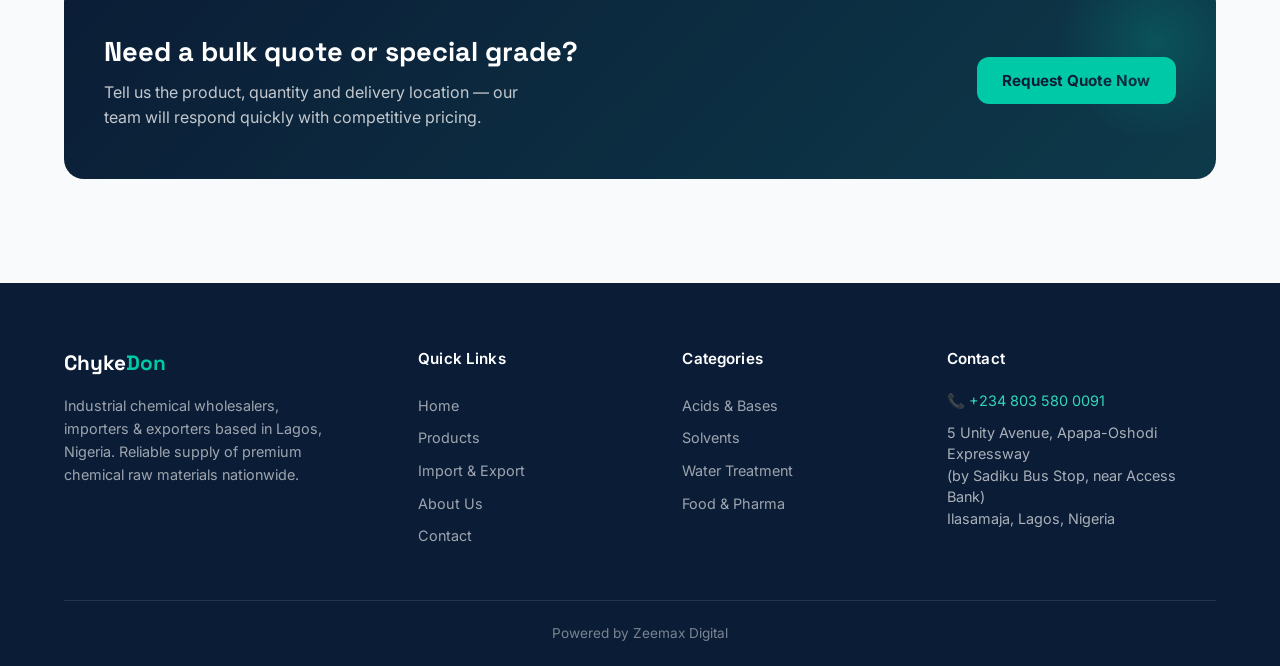
==== commit 77785fbf: "Add SEO, responsive fixes, WhatsApp quote buttons and image placeholder - Open Graph/Twitter tags, c" ====
--- a/index.html
+++ b/index.html
@@ -7,7 +7,7 @@
   <meta name="description" content="Bulk industrial chemicals by the drum or tonne – acids, solvents, food and pharma grades. Stocked in Lagos and delivered across Nigeria.">
   <meta name="robots" content="index, follow">
   <meta name="theme-color" content="#0B1D36">
-  <link rel="canonical" href="https://www.chykedonlimited.com/">
+  <link rel="canonical" href="https://chykedonlimited.online/">
 
   <!-- Open Graph -->
   <meta property="og:type" content="website">
@@ -15,8 +15,8 @@
   <meta property="og:locale" content="en_NG">
   <meta property="og:title" content="Chyke Don Limited | Industrial Chemical Wholesalers & Suppliers in Lagos">
   <meta property="og:description" content="Bulk industrial chemicals by the drum or tonne – acids, solvents, food and pharma grades. Stocked in Lagos and delivered across Nigeria.">
-  <meta property="og:url" content="https://www.chykedonlimited.com/">
-  <meta property="og:image" content="https://www.chykedonlimited.com/assets/og-image.png">
+  <meta property="og:url" content="https://chykedonlimited.online/">
+  <meta property="og:image" content="https://chykedonlimited.online/assets/og-image.png">
   <meta property="og:image:width" content="1200">
   <meta property="og:image:height" content="630">
   <meta property="og:image:alt" content="Chyke Don Limited – industrial chemicals in bulk">
@@ -25,9 +25,9 @@
   <meta name="twitter:card" content="summary_large_image">
   <meta name="twitter:title" content="Chyke Don Limited | Industrial Chemical Wholesalers & Suppliers in Lagos">
   <meta name="twitter:description" content="Bulk industrial chemicals by the drum or tonne – acids, solvents, food and pharma grades. Stocked in Lagos and delivered across Nigeria.">
-  <meta name="twitter:image" content="https://www.chykedonlimited.com/assets/og-image.png">
+  <meta name="twitter:image" content="https://chykedonlimited.online/assets/og-image.png">
   <script type="application/ld+json">
-  {"@context":"https://schema.org","@type":"LocalBusiness","name":"Chyke Don Limited","url":"https://www.chykedonlimited.com/","logo":"https://www.chykedonlimited.com/assets/logo-mark.svg","image":"https://www.chykedonlimited.com/assets/og-image.png","telephone":"+2348035800091","description":"Industrial chemical wholesalers, importers and exporters based in Lagos, Nigeria.","address":{"@type":"PostalAddress","streetAddress":"5 Unity Avenue, Apapa-Oshodi Expressway, Ilasamaja","addressLocality":"Lagos","addressCountry":"NG"}}
+  {"@context":"https://schema.org","@type":"LocalBusiness","name":"Chyke Don Limited","url":"https://chykedonlimited.online/","logo":"https://chykedonlimited.online/assets/logo-mark.svg","image":"https://chykedonlimited.online/assets/og-image.png","telephone":"+2348035800091","description":"Industrial chemical wholesalers, importers and exporters based in Lagos, Nigeria.","address":{"@type":"PostalAddress","streetAddress":"5 Unity Avenue, Apapa-Oshodi Expressway, Ilasamaja","addressLocality":"Lagos","addressCountry":"NG"}}
   </script>
   <link rel="icon" type="image/svg+xml" href="./assets/logo-mark.svg">
   <link rel="stylesheet" href="./src/styles.css">
--- a/src/styles.css
+++ b/src/styles.css
@@ -823,7 +823,8 @@
 
 /* ========== RESPONSIVE ========== */
 @media (max-width: 900px) {
-  .hero-grid { grid-template-columns: 1fr; gap: 2.5rem; }
+  .hero-grid { grid-template-columns: minmax(0, 1fr); gap: 2.5rem; }
+  .hero-grid > * { min-width: 0; }
   .footer-grid { grid-template-columns: 1fr 1fr; }
   .nav-links { display: none; }
   .hamburger { display: block; }
@@ -903,6 +904,9 @@
 }
 
 /* Long words / content never force horizontal scroll */
+.hero-badge { max-width: 100%; white-space: normal; line-height: 1.35; }
+.search-form input, .search-inline input { min-width: 0; }
+.search-form button { flex-shrink: 0; }
 h1, h2, h3, p, a { overflow-wrap: anywhere; }
 .pagination { gap: 0.3rem; }
 
